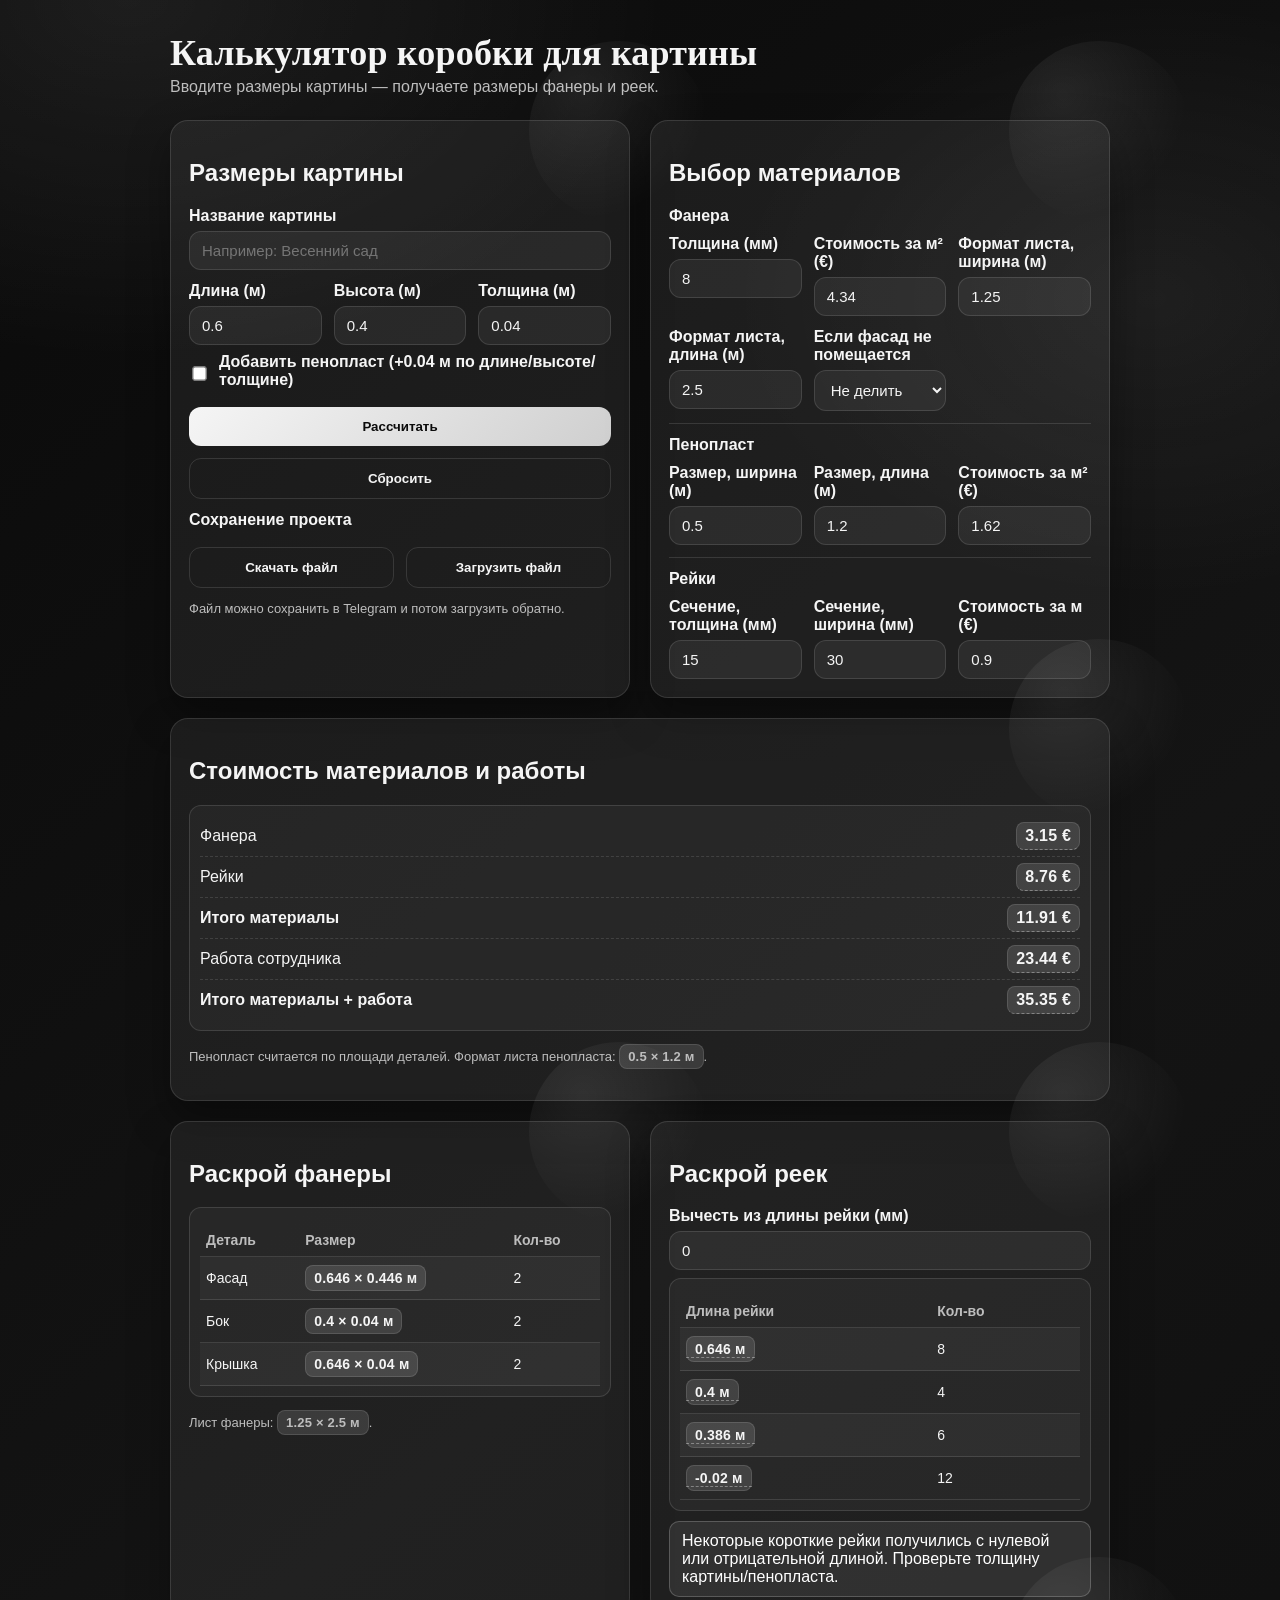
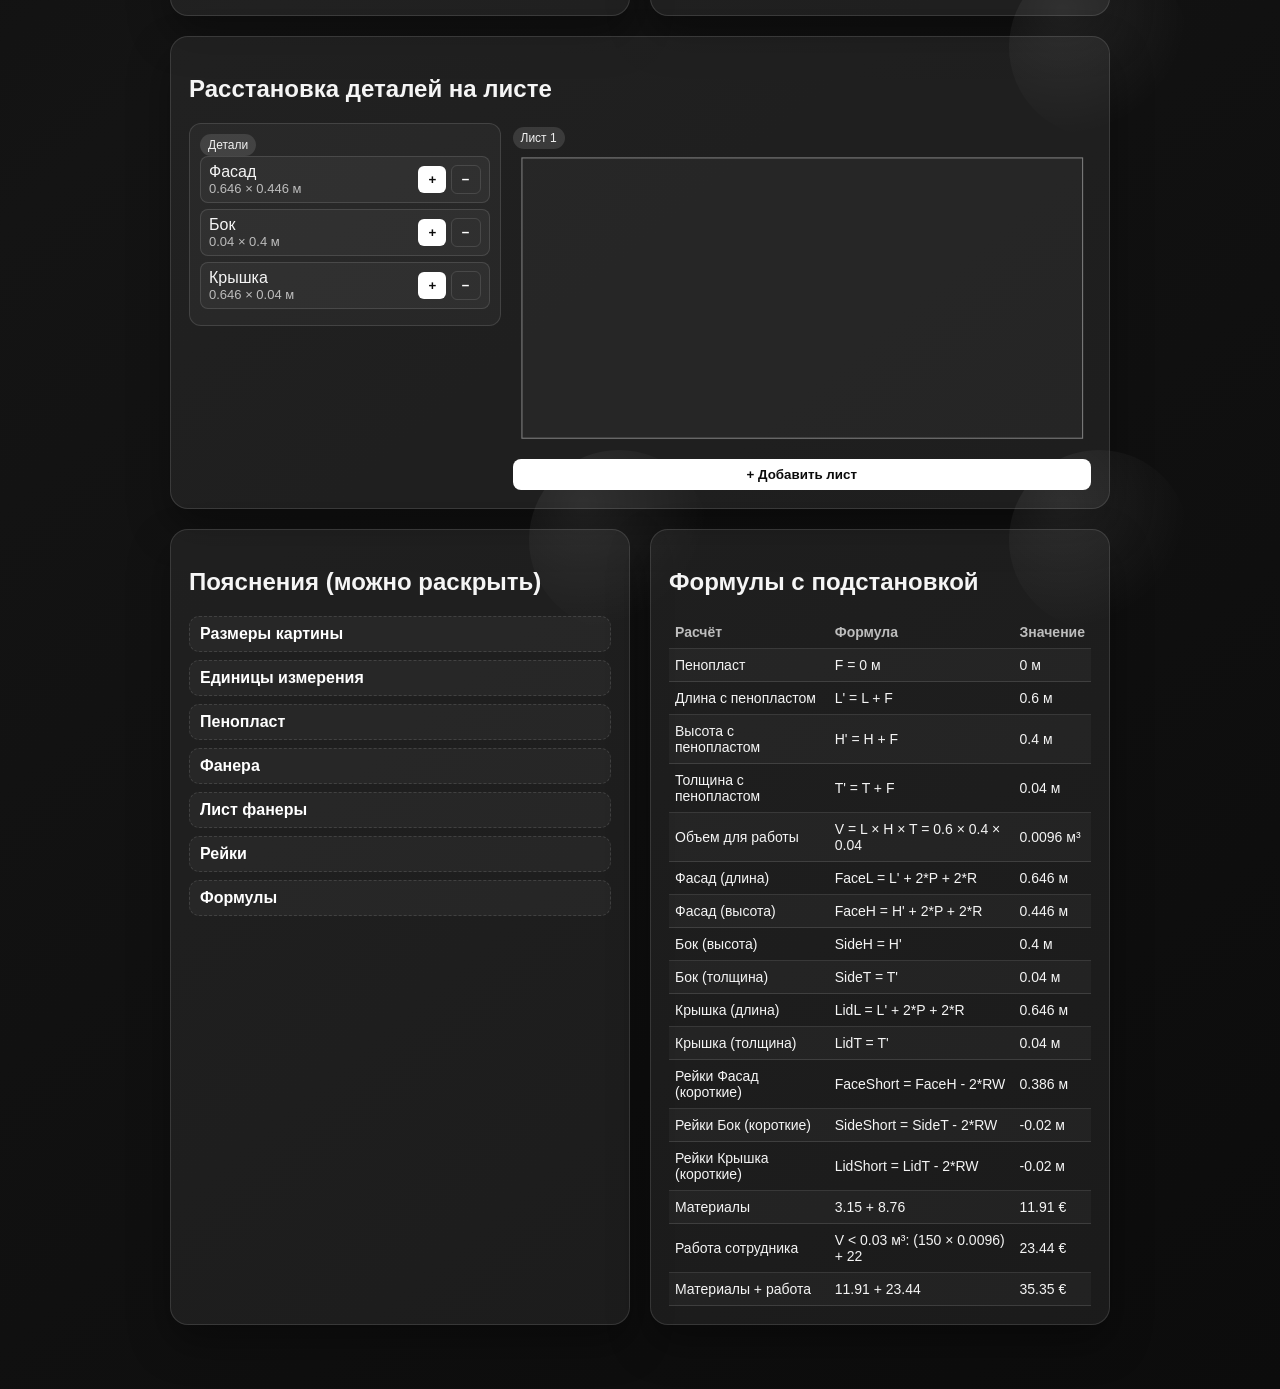
==== Box_dimensions/index.html @ 6212354a "укпмукм" ====
<!doctype html>
<html lang="ru">
  <head>
    <meta charset="utf-8" />
    <meta name="viewport" content="width=device-width, initial-scale=1" />
    <title>Калькулятор раскроя коробки</title>
    <style>
      :root {
        --bg: #0c0c0c;
        --ink: #f5f5f5;
        --muted: #bdbdbd;
        --accent: #ffffff;
        --accent-2: #d9d9d9;
        --accent-3: #7a7a7a;
        --card: rgba(255, 255, 255, 0.06);
        --line: rgba(255, 255, 255, 0.12);
        --shadow: 0 18px 40px rgba(0, 0, 0, 0.35);
        --ring: 0 0 0 3px rgba(255, 255, 255, 0.18);
      }
      * { box-sizing: border-box; }
      body {
        margin: 0;
        font-family: "Manrope", "Segoe UI", Tahoma, sans-serif;
        color: var(--ink);
        background:
          radial-gradient(900px 600px at 10% 0%, rgba(255, 255, 255, 0.08) 0%, transparent 60%),
          radial-gradient(700px 500px at 90% 10%, rgba(255, 255, 255, 0.06) 0%, transparent 60%),
          linear-gradient(140deg, #0a0a0a 0%, #141414 45%, #0c0c0c 100%);
      }
      main {
        max-width: 980px;
        margin: 32px auto 64px;
        padding: 0 20px;
      }
      h1 {
        font-family: "Fraunces", Georgia, serif;
        font-size: 36px;
        margin: 8px 0 4px;
        letter-spacing: 0.2px;
      }
      .subtitle {
        color: var(--muted);
        margin: 0 0 24px;
      }
      .subtitle strong { color: var(--accent); }
      .grid {
        display: grid;
        gap: 20px;
        grid-template-columns: repeat(auto-fit, minmax(280px, 1fr));
      }
      .card {
        background: var(--card);
        border: 1px solid var(--line);
        border-radius: 18px;
        padding: 18px;
        box-shadow: var(--shadow);
        position: relative;
        overflow: visible;
      }
      .card::after {
        content: "";
        position: absolute;
        top: -80px;
        right: -80px;
        width: 180px;
        height: 180px;
        border-radius: 50%;
        background: radial-gradient(circle at 30% 30%, rgba(255, 255, 255, 0.08), transparent 70%);
        pointer-events: none;
      }
      label {
        display: block;
        font-weight: 600;
        margin-bottom: 6px;
      }
      input[type="number"], input[type="text"], select {
        width: 100%;
        padding: 10px 12px;
        border-radius: 12px;
        border: 1px solid var(--line);
        background: rgba(255, 255, 255, 0.06);
        color: var(--ink);
        font-size: 15px;
        transition: box-shadow 0.2s ease, border-color 0.2s ease;
      }
      input[type="number"]:focus, input[type="text"]:focus, select:focus {
        outline: none;
        border-color: var(--accent-2);
        box-shadow: var(--ring);
      }
      .row {
        display: grid;
        gap: 12px;
        grid-template-columns: repeat(auto-fit, minmax(120px, 1fr));
      }
      .toggle {
        display: flex;
        align-items: center;
        gap: 10px;
        margin-top: 8px;
      }
      .toggle input { transform: scale(1.1); }
      .btn {
        margin-top: 12px;
        background: linear-gradient(135deg, #f5f5f5 0%, #cfcfcf 100%);
        color: #0b0b0b;
        border: none;
        padding: 12px 16px;
        border-radius: 12px;
        font-weight: 600;
        cursor: pointer;
        width: 100%;
        transition: transform 0.15s ease, box-shadow 0.2s ease;
      }
      .btn:hover {
        transform: translateY(-1px);
        box-shadow: 0 8px 20px rgba(0, 0, 0, 0.35);
      }
      .btn.secondary {
        background: transparent;
        color: var(--ink);
        border: 1px solid var(--line);
      }
      table {
        width: 100%;
        border-collapse: collapse;
        font-size: 14px;
        margin-top: 6px;
      }
      th, td {
        border-bottom: 1px solid var(--line);
        padding: 8px 6px;
        text-align: left;
      }
      tbody tr:nth-child(odd) {
        background: rgba(255, 255, 255, 0.03);
      }
      th { color: var(--muted); font-weight: 600; }
      .value-badge {
        display: inline-block;
        padding: 4px 8px;
        border-radius: 8px;
        background: rgba(255, 255, 255, 0.12);
        border: 1px solid var(--line);
        font-weight: 700;
        letter-spacing: 0.2px;
      }
      .cost-row {
        display: flex;
        align-items: center;
        justify-content: space-between;
        gap: 8px;
        padding: 6px 0;
        border-bottom: 1px dashed var(--line);
      }
      .cost-row:last-child {
        border-bottom: none;
      }
      .soft-card {
        background: rgba(255, 255, 255, 0.04);
        border: 1px solid var(--line);
        border-radius: 12px;
        padding: 10px;
        margin-top: 8px;
      }
      .material-group {
        margin-top: 12px;
        padding-top: 12px;
        border-top: 1px solid var(--line);
      }
      .material-group:first-of-type {
        margin-top: 0;
        padding-top: 0;
        border-top: none;
      }
      .material-group h3 {
        margin: 0 0 10px;
        font-size: 16px;
      }
      a {
        color: #0b0b0b;
        text-decoration: none;
      }
      a.link-badge {
        display: inline-block;
        background: #ffffff;
        color: #0b0b0b;
        padding: 4px 8px;
        border-radius: 6px;
        font-weight: 600;
        font-size: 12px;
        border: 1px solid #e6e6e6;
      }
      a.link-badge:hover {
        background: #f0f0f0;
      }
      .tip {
        position: relative;
        cursor: help;
        border-bottom: 1px dashed rgba(255, 255, 255, 0.35);
      }
      .tip::after {
        content: attr(data-tip);
        position: absolute;
        left: 0;
        bottom: calc(100% + 8px);
        background: #ffffff;
        color: #0b0b0b;
        padding: 8px 10px;
        border-radius: 8px;
        font-size: 12px;
        white-space: nowrap;
        opacity: 0;
        pointer-events: none;
        transform: translateY(4px);
        transition: opacity 0.15s ease, transform 0.15s ease;
        box-shadow: 0 10px 20px rgba(0, 0, 0, 0.25);
        border: 1px solid #e6e6e6;
        z-index: 10;
      }
      .tip::before {
        content: "";
        position: absolute;
        left: 10px;
        bottom: calc(100% + 2px);
        width: 8px;
        height: 8px;
        background: #ffffff;
        border-left: 1px solid #e6e6e6;
        border-top: 1px solid #e6e6e6;
        transform: rotate(45deg);
        opacity: 0;
        transition: opacity 0.15s ease;
        z-index: 9;
      }
      .tip:hover::after,
      .tip:hover::before {
        opacity: 1;
        transform: translateY(0);
      }
      .sheet-svg .piece {
        cursor: grab;
      }
      .sheet-svg .rotate-handle,
      .sheet-svg .rotate-text {
        cursor: pointer;
      }
      .layout {
        display: grid;
        grid-template-columns: 0.7fr 1.3fr;
        gap: 12px;
        align-items: start;
      }
      .sheet-svg {
        width: 100%;
        height: auto;
        touch-action: none;
      }
      .full-width-section {
        margin-top: 20px;
      }
      .sheet-column {
        display: grid;
        gap: 8px;
      }
      .palette-column {
        background: rgba(255, 255, 255, 0.04);
        border: 1px solid var(--line);
        border-radius: 12px;
        padding: 10px;
      }
      .palette-item {
        display: flex;
        align-items: center;
        justify-content: space-between;
        padding: 6px 8px;
        border: 1px solid var(--line);
        border-radius: 8px;
        margin-bottom: 6px;
        background: rgba(255, 255, 255, 0.04);
      }
      .palette-item button {
        background: #ffffff;
        color: #0b0b0b;
        border: none;
        border-radius: 6px;
        padding: 6px 10px;
        font-weight: 700;
        cursor: pointer;
      }
      .palette-item .remove-btn {
        background: transparent;
        color: #ffffff;
        border: 1px solid var(--line);
      }
      .add-sheet-btn {
        background: #ffffff;
        color: #0b0b0b;
        border: none;
        border-radius: 8px;
        padding: 8px 10px;
        font-weight: 700;
        cursor: pointer;
        width: 100%;
      }
      .sheet-row {
        display: grid;
        grid-template-columns: repeat(auto-fit, minmax(320px, 1fr));
        gap: 8px;
      }
      .pill {
        display: inline-block;
        background: rgba(255, 255, 255, 0.12);
        color: #f0f0f0;
        padding: 4px 8px;
        border-radius: 999px;
        font-size: 12px;
      }
      .note {
        font-size: 13px;
        color: var(--muted);
      }
      .total {
        font-size: 16px;
        font-weight: 700;
        color: #ffffff;
      }
      details.help {
        margin-top: 8px;
        border: 1px dashed var(--line);
        border-radius: 10px;
        padding: 8px 10px;
        background: rgba(255, 255, 255, 0.04);
      }
      details.help > summary {
        cursor: pointer;
        font-weight: 600;
        color: var(--accent);
        list-style: none;
      }
      details.help > summary::-webkit-details-marker {
        display: none;
      }
      .warn {
        color: #ffffff;
        background: rgba(255, 255, 255, 0.08);
        border: 1px solid rgba(255, 255, 255, 0.2);
        padding: 10px 12px;
        border-radius: 10px;
        margin-top: 10px;
      }
    </style>
  </head>
  <body>
    <main>
      <h1>Калькулятор коробки для картины</h1>
      <p class="subtitle">Вводите размеры картины — получаете размеры фанеры и реек.</p>

      <div class="grid">
        <section class="card">
          <h2>Размеры картины</h2>
          <div style="margin-bottom: 12px;">
            <label for="paintingName">Название картины</label>
            <input id="paintingName" type="text" placeholder="Например: Весенний сад" />
          </div>
          <div class="row">
            <div>
              <label for="length">Длина (м)</label>
              <input id="length" type="number" min="0.01" step="0.01" value="0.6" />
            </div>
            <div>
              <label for="height">Высота (м)</label>
              <input id="height" type="number" min="0.01" step="0.01" value="0.4" />
            </div>
            <div>
              <label for="thickness">Толщина (м)</label>
              <input id="thickness" type="number" min="0.001" step="0.001" value="0.04" />
            </div>
          </div>

          <div class="toggle">
            <input id="foam" type="checkbox" />
            <label for="foam">Добавить пенопласт (+0.04 м по длине/высоте/толщине)</label>
          </div>

          <button class="btn" id="calc">Рассчитать</button>
          <button class="btn secondary" id="reset">Сбросить</button>
          <div style="margin-top: 12px;">
            <label>Сохранение проекта</label>
            <div class="row">
              <button class="btn secondary" id="exportBtn" type="button">Скачать файл</button>
              <button class="btn secondary" id="importBtn" type="button">Загрузить файл</button>
            </div>
            <input id="importFile" type="file" accept="application/json" style="display:none" />
            <p class="note">Файл можно сохранить в Telegram и потом загрузить обратно.</p>
          </div>
        </section>

        <section class="card">
          <h2>Выбор материалов</h2>
          <div class="material-group">
            <h3>Фанера</h3>
            <div class="row">
              <div>
                <label for="plywood">Толщина (мм)</label>
                <input id="plywood" type="number" min="0.1" step="0.1" value="8" />
              </div>
              <div>
                <label for="sheetPricePerM2">Стоимость за м² (€)</label>
                <input id="sheetPricePerM2" type="number" min="0" step="0.01" value="4.34" />
              </div>
              <div>
                <label for="sheetWidth">Формат листа, ширина (м)</label>
                <input id="sheetWidth" type="number" min="0.01" step="0.01" value="1.25" />
              </div>
              <div>
                <label for="sheetLength">Формат листа, длина (м)</label>
                <input id="sheetLength" type="number" min="0.01" step="0.01" value="2.5" />
              </div>
              <div>
                <label for="facadeSplit">Если фасад не помещается</label>
                <select id="facadeSplit">
                  <option value="1">Не делить</option>
                  <option value="2">Делить на 2 части</option>
                  <option value="3">Делить на 3 части</option>
                </select>
              </div>
            </div>
          </div>
          <div class="material-group">
            <h3>Пенопласт</h3>
            <div class="row">
              <div>
                <label for="foamWidth">Размер, ширина (м)</label>
                <input id="foamWidth" type="number" min="0.01" step="0.01" value="0.5" />
              </div>
              <div>
                <label for="foamLength">Размер, длина (м)</label>
                <input id="foamLength" type="number" min="0.01" step="0.01" value="1.2" />
              </div>
              <div>
                <label for="foamPricePerM2">Стоимость за м² (€)</label>
                <input id="foamPricePerM2" type="number" min="0" step="0.01" value="1.62" />
              </div>
            </div>
          </div>
          <div class="material-group">
            <h3>Рейки</h3>
            <div class="row">
              <div>
                <label for="railThicknessMm">Сечение, толщина (мм)</label>
                <input id="railThicknessMm" type="number" min="0.1" step="0.1" value="15" />
              </div>
              <div>
                <label for="railWidthMm">Сечение, ширина (мм)</label>
                <input id="railWidthMm" type="number" min="0.1" step="0.1" value="30" />
              </div>
              <div>
                <label for="railPricePerM">Стоимость за м (€)</label>
                <input id="railPricePerM" type="number" min="0" step="0.01" value="0.9" />
              </div>
            </div>
          </div>
        </section>
      </div>

      <div class="grid" style="margin-top: 20px;">
        <section class="card">
          <h2>Стоимость материалов и работы</h2>
          <div id="costResult"></div>
        </section>
      </div>

      <div class="grid" style="margin-top: 20px;">
        <section class="card">
          <h2>Раскрой фанеры</h2>
          <div id="plywoodResult"></div>
        </section>
        <section class="card">
          <h2>Раскрой реек</h2>
          <div class="row">
            <div>
              <label for="railSubtractMm">Вычесть из длины рейки (мм)</label>
              <input id="railSubtractMm" type="number" min="0" step="1" value="0" />
            </div>
          </div>
          <div id="slatsResult"></div>
        </section>
      </div>

      <div class="full-width-section">
        <section class="card">
          <h2>Расстановка деталей на листе</h2>
          <div id="sheetCutPreview" style="margin-top: 6px;"></div>
        </section>
      </div>

      <div class="grid" style="margin-top: 20px;">
        <section class="card">
          <h2>Пояснения (можно раскрыть)</h2>
          <details class="help">
            <summary>Размеры картины</summary>
            <p class="note">Длина — сторона «Фасад» и «Крышка» (L). Высота — сторона «Фасад» и «Бок» (H). Толщина — сторона «Бок» и «Крышка» (T).</p>
          </details>
          <details class="help">
            <summary>Единицы измерения</summary>
            <p class="note">Размеры картины, листа и пенопласта вводятся в метрах. Толщина фанеры и сечение реек вводятся в миллиметрах.</p>
          </details>
          <details class="help">
            <summary>Пенопласт</summary>
            <p class="note">Если включено, L, H и T увеличиваются на 0.04 м.</p>
          </details>
          <details class="help">
            <summary>Фанера</summary>
            <p class="note">Толщина фанеры добавляется по 2 стороны там, где указано «+ фанера».</p>
          </details>
          <details class="help">
            <summary>Лист фанеры</summary>
            <p class="note">Формат листа используется в блоке расстановки деталей на листе.</p>
          </details>
          <details class="help">
            <summary>Рейки</summary>
            <p class="note">Для расчёта коротких реек вычитается двойная ширина рейки.</p>
            <p class="note">На каждую сторону: 4 длинные по размеру стороны + 6 коротких по размеру стороны минус 2 ширины рейки.</p>
            <p class="note">Поле «Вычесть из длины рейки (мм)» показывает дополнительное значение в скобках.</p>
          </details>
          <details class="help">
            <summary>Формулы</summary>
            <p class="note">Фасад = (L + 2*фанера + 2*рейка) × (H + 2*фанера + 2*рейка). Бок = H × T. Крышка = (L + 2*фанера + 2*рейка) × (T).</p>
            <p class="note">Объем для работы сотрудника = L × H × T, где L, H и T — исходные размеры картины.</p>
            <p class="note">Пенопласт, фанера и рейки в стоимость работы не входят; они учитываются отдельно в стоимости материалов.</p>
            <p class="note">Блок «Формулы с подстановкой» показывает промежуточные значения L', H', T', объем для работы и итоговые размеры деталей.</p>
          </details>
        </section>
        <section class="card">
          <h2>Формулы с подстановкой</h2>
          <div id="formulaResult"></div>
        </section>
      </div>
    </main>

    <script>
      const el = (id) => document.getElementById(id);

      const STORAGE_KEY = 'boxCalcStateV2';
      const LAYOUT_KEY = 'boxCalcSheetLayoutV1';

      function roundTo(n, digits) {
        const p = Math.pow(10, digits);
        return Math.round(n * p) / p;
      }

      function formatValue(meters) {
        return `${roundTo(meters, 3)}`;
      }

      function escapeHtml(value) {
        return String(value)
          .replace(/&/g, '&amp;')
          .replace(/</g, '&lt;')
          .replace(/>/g, '&gt;')
          .replace(/"/g, '&quot;')
          .replace(/'/g, '&#39;');
      }

      function updateInputLabels() {
        el('length').previousElementSibling.textContent = 'Длина (м)';
        el('height').previousElementSibling.textContent = 'Высота (м)';
        el('thickness').previousElementSibling.textContent = 'Толщина (м)';
        el('plywood').previousElementSibling.textContent = 'Толщина (мм)';
      }

      function saveState(state) {
        localStorage.setItem(STORAGE_KEY, JSON.stringify(state));
      }

      function loadState() {
        try {
          const raw = localStorage.getItem(STORAGE_KEY);
          return raw ? JSON.parse(raw) : null;
        } catch {
          return null;
        }
      }

      function getCurrentStateFromInputs() {
        return {
          paintingName: el('paintingName').value.trim(),
          length: parseFloat(el('length').value || 0),
          height: parseFloat(el('height').value || 0),
          thickness: parseFloat(el('thickness').value || 0),
          foam: el('foam').checked,
          plywoodMm: parseFloat(el('plywood').value || 0),
          railSubtractMm: parseFloat(el('railSubtractMm').value || 0),
          sheetPricePerM2: parseFloat(el('sheetPricePerM2').value || 0),
          sheetWidth: parseFloat(el('sheetWidth').value || 0),
          sheetLength: parseFloat(el('sheetLength').value || 0),
          facadeSplitCount: parseInt(el('facadeSplit').value || '2', 10),
          foamWidth: parseFloat(el('foamWidth').value || 0),
          foamLength: parseFloat(el('foamLength').value || 0),
          foamPricePerM2: parseFloat(el('foamPricePerM2').value || 0),
          railThicknessMm: parseFloat(el('railThicknessMm').value || 0),
          railWidthMm: parseFloat(el('railWidthMm').value || 0),
          railPricePerM: parseFloat(el('railPricePerM').value || 0),
        };
      }

      function layoutSignature(sheet, pieces) {
        return JSON.stringify({
          sheetW: roundTo(sheet.w, 4),
          sheetH: roundTo(sheet.h, 4),
          pieces: pieces.map((p) => ({
            name: p.name || p.type,
            w: roundTo(p.w, 4),
            h: roundTo(p.h, 4),
          })),
        });
      }

      function loadLayout(signature) {
        try {
          const raw = localStorage.getItem(LAYOUT_KEY);
          if (!raw) return null;
          const data = JSON.parse(raw);
          return data && data.signature === signature ? data : null;
        } catch {
          return null;
        }
      }

      function saveLayout(signature, data) {
        const payload = { signature };
        if (data?.manual) {
          payload.manual = data.manual;
        } else if (Array.isArray(data)) {
          payload.sheets = data.map((s) => ({
            placements: s.placements.map((p) => ({
              id: p.id,
              x: p.x,
              y: p.y,
              rot: p.rot ? 1 : 0,
              sheetIndex: p.sheetIndex,
            })),
          }));
        }
        localStorage.setItem(LAYOUT_KEY, JSON.stringify(payload));
      }

      function calc() {
        const paintingName = el('paintingName').value.trim();
        const length = parseFloat(el('length').value || 0);
        const height = parseFloat(el('height').value || 0);
        const thickness = parseFloat(el('thickness').value || 0);
        const foam = el('foam').checked;

        const plyM = parseFloat(el('plywood').value || 0) / 1000;

        const sheetProductPrice = parseFloat(el('sheetPricePerM2').value || 0);
        const sheetW = parseFloat(el('sheetWidth').value || 0) || 1.25;
        const sheetL = parseFloat(el('sheetLength').value || 0) || 2.5;
        const facadeSplitCount = parseInt(el('facadeSplit').value || '2', 10);

        const foamAdd = foam ? 0.04 : 0; // м
        const railThk = parseFloat(el('railThicknessMm').value || 0) / 1000;
        const railW = parseFloat(el('railWidthMm').value || 0) / 1000;
        const railSubtractMm = parseFloat(el('railSubtractMm').value || 0);
        const railSubtractM = railSubtractMm / 1000;
        const foamPricePerM2 = parseFloat(el('foamPricePerM2').value || 0);
        const foamSheetW = parseFloat(el('foamWidth').value || 0) || 0.5;
        const foamSheetL = parseFloat(el('foamLength').value || 0) || 1.2;
        const railPricePerM = parseFloat(el('railPricePerM').value || 0);

        const L = length + foamAdd;
        const H = height + foamAdd;
        const T = thickness + foamAdd;

        // Фасад: (L,H) + фанера по 4 сторонам + рейка по 4 сторонам
        const faceL = L + (2 * plyM) + (2 * railThk);
        const faceH = H + (2 * plyM) + (2 * railThk);

        // Бок: (H,T) без добавок, кроме пенопласта
        const sideH = H;
        const sideT = T;

        // Крышка: (L,T) + фанера по длине 2 стороны + рейка по длине 2 стороны
        const lidL = L + (2 * plyM) + (2 * railThk);
        const lidT = T;

        // Рейки
        const faceRailLong = faceL; // 4 шт
        const faceRailShort = faceH - (2 * railW); // 6 шт

        const sideRailLong = sideH; // 4 шт
        const sideRailShort = sideT - (2 * railW); // 6 шт

        const lidRailLong = lidL; // 4 шт
        const lidRailShort = lidT - (2 * railW); // 6 шт

        const totalPlywoodArea = (faceL * faceH * 2) + (sideH * sideT * 2) + (lidL * lidT * 2);
        const plywoodAreaWithWaste = totalPlywoodArea * 1.1;

        const railTotalLength = (faceRailLong * 4) + (faceRailShort * 6) +
          (sideRailLong * 4) + (sideRailShort * 6) +
          (lidRailLong * 4) + (lidRailShort * 6);
        const railLengthWithWaste = railTotalLength * 1.1;
        const railCost = railLengthWithWaste * railPricePerM;

        const plywoodPricePerM2 = sheetProductPrice;
        const plywoodCost = plywoodAreaWithWaste * plywoodPricePerM2;
        const foamArea = 2 * (L * H + L * T + H * T);
        const foamAreaWithWaste = foamArea * 1.1;
        const foamCost = foam ? foamAreaWithWaste * foamPricePerM2 : 0;
        const materialCost = plywoodCost + railCost + foamCost;
        const workVolume = length * height * thickness;
        let laborCost = 0;
        let laborFormula = '';
        let laborTariff = '';
        if (workVolume < 0.03) {
          laborCost = (150 * workVolume) + 22;
          laborTariff = 'V < 0.03 м³';
          laborFormula = `(150 × ${roundTo(workVolume, 6)}) + 22`;
        } else if (workVolume <= 0.13) {
          laborCost = (200 * workVolume) + 23;
          laborTariff = '0.03 ≤ V ≤ 0.13 м³';
          laborFormula = `(200 × ${roundTo(workVolume, 6)}) + 23`;
        } else {
          laborCost = (250 * workVolume) + 24;
          laborTariff = 'V > 0.13 м³';
          laborFormula = `(250 × ${roundTo(workVolume, 6)}) + 24`;
        }
        const grandTotal = materialCost + laborCost;

        const plywoodHtml = `
          <div class="soft-card">
            <table>
              <thead>
                <tr><th>Деталь</th><th>Размер</th><th>Кол-во</th></tr>
              </thead>
              <tbody>
                <tr><td>Фасад</td><td><span class="value-badge">${formatValue(faceL)} × ${formatValue(faceH)} м</span></td><td>2</td></tr>
                <tr><td>Бок</td><td><span class="value-badge">${formatValue(sideH)} × ${formatValue(sideT)} м</span></td><td>2</td></tr>
                <tr><td>Крышка</td><td><span class="value-badge">${formatValue(lidL)} × ${formatValue(lidT)} м</span></td><td>2</td></tr>
              </tbody>
            </table>
          </div>
          <p class="note">Лист фанеры: <span class="value-badge">${formatValue(sheetW)} × ${formatValue(sheetL)} м</span>.</p>
        `;

        const costHtml = `
          <div class="soft-card">
            ${paintingName ? `<div class="cost-row"><div>Картина</div><div class="value-badge">${escapeHtml(paintingName)}</div></div>` : ''}
            <div class="cost-row">
              <div>Фанера</div>
              <div class="value-badge tip" data-tip="Площадь: ${roundTo(totalPlywoodArea, 3)} м². С отходами 10%: ${roundTo(plywoodAreaWithWaste, 3)} м². Цена: ${roundTo(plywoodPricePerM2, 2)} €/м².">
                ${roundTo(plywoodCost, 2)} €
              </div>
            </div>
            <div class="cost-row">
              <div>Рейки</div>
              <div class="value-badge tip" data-tip="Длина: ${roundTo(railTotalLength, 2)} м. С отходами 10%: ${roundTo(railLengthWithWaste, 2)} м. Цена: ${roundTo(railPricePerM, 2)} €/м.">
                ${roundTo(railCost, 2)} €
              </div>
            </div>
            ${foam ? `
              <div class="cost-row">
                <div>Пенопласт</div>
                <div class="value-badge tip" data-tip="Площадь: ${roundTo(foamArea, 3)} м². С отходами 10%: ${roundTo(foamAreaWithWaste, 3)} м². Цена: ${roundTo(foamPricePerM2, 2)} €/м².">
                  ${roundTo(foamCost, 2)} €
                </div>
              </div>
            ` : ''}
            <div class="cost-row">
              <div><strong>Итого материалы</strong></div>
              <div class="value-badge tip" data-tip="Фанера + рейки + пенопласт.">
                ${roundTo(materialCost, 2)} €
              </div>
            </div>
            <div class="cost-row">
              <div>Работа сотрудника</div>
              <div class="value-badge tip" data-tip="Объем: ${roundTo(workVolume, 6)} м³. Формула: ${laborFormula}.">
                ${roundTo(laborCost, 2)} €
              </div>
            </div>
            <div class="cost-row">
              <div><strong>Итого материалы + работа</strong></div>
              <div class="value-badge tip" data-tip="Материалы + работа сотрудника.">
                ${roundTo(grandTotal, 2)} €
              </div>
            </div>
          </div>
          <p class="note">Пенопласт считается по площади деталей. Формат листа пенопласта: <span class="value-badge">${formatValue(foamSheetW)} × ${formatValue(foamSheetL)} м</span>.</p>
        `;

        const railItems = [
          { len: faceRailLong, count: 4, side: 'Фасад' },
          { len: faceRailShort, count: 6, side: 'Фасад' },
          { len: sideRailLong, count: 4, side: 'Бок' },
          { len: sideRailShort, count: 6, side: 'Бок' },
          { len: lidRailLong, count: 4, side: 'Крышка' },
          { len: lidRailShort, count: 6, side: 'Крышка' },
        ];

        const grouped = new Map();
        railItems.forEach((item) => {
          const key = roundTo(item.len, 4);
          const prev = grouped.get(key) || { len: item.len, count: 0, bySide: {} };
          prev.count += item.count;
          prev.bySide[item.side] = (prev.bySide[item.side] || 0) + item.count;
          grouped.set(key, prev);
        });

        const groupedList = Array.from(grouped.values()).sort((a, b) => b.len - a.len);

        const slatsRows = groupedList.map((item) => {
          const base = `<span class="value-badge">${formatValue(item.len)} м</span>`;
          const adjusted = railSubtractMm > 0 ? ` <span class="note">(${formatValue(item.len - railSubtractM)} м)</span>` : '';
          const tooltipParts = Object.entries(item.bySide)
            .filter(([, cnt]) => cnt > 0)
            .map(([side, cnt]) => `${side}: ${cnt}`);
          const tooltip = tooltipParts.join(', ');
          return `<tr><td><span class="tip" data-tip="${tooltip}">${base}${adjusted}</span></td><td>${item.count}</td></tr>`;
        }).join('');

        const slatsHtml = `
          <div class="soft-card">
            <table>
              <thead>
                <tr><th>Длина рейки</th><th>Кол-во</th></tr>
              </thead>
              <tbody>
                ${slatsRows}
              </tbody>
            </table>
          </div>
        `;

        const formulaHtml = `
          <table>
            <thead>
              <tr><th>Расчёт</th><th>Формула</th><th>Значение</th></tr>
            </thead>
            <tbody>
              <tr>
                <td>Пенопласт</td>
                <td>F = ${foam ? '0.04' : '0'} м</td>
                <td>${formatValue(foamAdd)} м</td>
              </tr>
              <tr>
                <td>Длина с пенопластом</td>
                <td>L' = L + F</td>
                <td>${formatValue(L)} м</td>
              </tr>
              <tr>
                <td>Высота с пенопластом</td>
                <td>H' = H + F</td>
                <td>${formatValue(H)} м</td>
              </tr>
              <tr>
                <td>Толщина с пенопластом</td>
                <td>T' = T + F</td>
                <td>${formatValue(T)} м</td>
              </tr>
              <tr>
                <td>Объем для работы</td>
                <td>V = L × H × T = ${formatValue(length)} × ${formatValue(height)} × ${formatValue(thickness)}</td>
                <td>${roundTo(workVolume, 6)} м³</td>
              </tr>
              <tr>
                <td>Фасад (длина)</td>
                <td>FaceL = L' + 2*P + 2*R</td>
                <td>${formatValue(faceL)} м</td>
              </tr>
              <tr>
                <td>Фасад (высота)</td>
                <td>FaceH = H' + 2*P + 2*R</td>
                <td>${formatValue(faceH)} м</td>
              </tr>
              <tr>
                <td>Бок (высота)</td>
                <td>SideH = H'</td>
                <td>${formatValue(sideH)} м</td>
              </tr>
              <tr>
                <td>Бок (толщина)</td>
                <td>SideT = T'</td>
                <td>${formatValue(sideT)} м</td>
              </tr>
              <tr>
                <td>Крышка (длина)</td>
                <td>LidL = L' + 2*P + 2*R</td>
                <td>${formatValue(lidL)} м</td>
              </tr>
              <tr>
                <td>Крышка (толщина)</td>
                <td>LidT = T'</td>
                <td>${formatValue(lidT)} м</td>
              </tr>
              <tr>
                <td>Рейки Фасад (короткие)</td>
                <td>FaceShort = FaceH - 2*RW</td>
                <td>${formatValue(faceRailShort)} м</td>
              </tr>
              <tr>
                <td>Рейки Бок (короткие)</td>
                <td>SideShort = SideT - 2*RW</td>
                <td>${formatValue(sideRailShort)} м</td>
              </tr>
              <tr>
                <td>Рейки Крышка (короткие)</td>
                <td>LidShort = LidT - 2*RW</td>
                <td>${formatValue(lidRailShort)} м</td>
              </tr>
              <tr>
                <td>Материалы</td>
                <td>${roundTo(plywoodCost, 2)} + ${roundTo(railCost, 2)}${foam ? ` + ${roundTo(foamCost, 2)}` : ''}</td>
                <td>${roundTo(materialCost, 2)} €</td>
              </tr>
              <tr>
                <td>Работа сотрудника</td>
                <td>${laborTariff}: ${laborFormula}</td>
                <td>${roundTo(laborCost, 2)} €</td>
              </tr>
              <tr>
                <td>Материалы + работа</td>
                <td>${roundTo(materialCost, 2)} + ${roundTo(laborCost, 2)}</td>
                <td>${roundTo(grandTotal, 2)} €</td>
              </tr>
            </tbody>
          </table>
        `;

        el('plywoodResult').innerHTML = plywoodHtml;
        el('slatsResult').innerHTML = slatsHtml;
        el('formulaResult').innerHTML = formulaHtml;
        el('costResult').innerHTML = costHtml;

        const sheet = { w: sheetW, h: sheetL };
        const sheetPreviewW = 520;
        const sheetPad = 8;
        const sheetScale = sheet.h > 0 ? (sheetPreviewW - sheetPad * 2) / sheet.h : 1;
        const sheetPreviewH = sheet.w * sheetScale + sheetPad * 2;

        const pieceDefs = [
          { type: 'Фасад', w: faceL, h: faceH, count: 2 },
          { type: 'Бок', w: sideT, h: sideH, count: 2 },
          { type: 'Крышка', w: lidL, h: lidT, count: 2 },
        ];

        const flatDefs = [];
        let facadeSplitUsed = false;
        pieceDefs.forEach((it) => {
          if (it.type === 'Фасад' && (it.w > sheet.w || it.h > sheet.h)) {
            const partW = it.w / facadeSplitCount;
            if ((partW <= sheet.w && it.h <= sheet.h) || (partW <= sheet.h && it.h <= sheet.w)) {
              facadeSplitUsed = true;
              for (let i = 0; i < it.count * facadeSplitCount; i += 1) {
                flatDefs.push({ type: 'Фасад (часть)', w: partW, h: it.h });
              }
              return;
            }
          }
          for (let i = 0; i < it.count; i += 1) {
            flatDefs.push({ type: it.type, w: it.w, h: it.h });
          }
        });

        const signature = layoutSignature(sheet, flatDefs);
        const savedLayout = loadLayout(signature);
        let sheetsCount = savedLayout?.manual?.sheetsCount || 1;
        let nextId = savedLayout?.manual?.nextId || 1;
        const placed = savedLayout?.manual?.placed || [];
        const piecesById = new Map(placed.map((p) => [p.id, p]));

        const requiredCount = flatDefs.reduce((acc, d) => {
          acc[d.type] = (acc[d.type] || 0) + 1;
          return acc;
        }, {});
        const placedCount = Array.from(piecesById.values()).reduce((acc, p) => {
          acc[p.type] = (acc[p.type] || 0) + 1;
          return acc;
        }, {});

        const paletteHtml = Object.keys(requiredCount).map((type) => {
          const def = flatDefs.find((d) => d.type === type);
          return `
            <div class="palette-item" data-type="${type}">
              <div>
                <div>${type}</div>
                <div class="note">${formatValue(def.w)} × ${formatValue(def.h)} м</div>
              </div>
              <div>
                <button data-add="${type}">+</button>
                <button class="remove-btn" data-remove="${type}">−</button>
              </div>
            </div>
          `;
        }).join('');

        const sheetsHtml = Array.from({ length: sheetsCount }, (_, idx) => `
          <div>
            <div class="pill" style="margin-top: 4px;">Лист ${idx + 1}</div>
            <svg class="sheet-svg" data-sheet="${idx}" data-scale="${sheetScale}" data-pad="${sheetPad}" data-w="${sheet.h}" data-h="${sheet.w}" viewBox="0 0 ${sheetPreviewW} ${sheetPreviewH}" width="100%" height="${sheetPreviewH}" aria-label="Раскрой фанеры">
              <rect class="sheet-rect" x="${sheetPad}" y="${sheetPad}" width="${sheet.h * sheetScale}" height="${sheet.w * sheetScale}" fill="rgba(255,255,255,0.03)" stroke="rgba(255,255,255,0.4)"/>
            </svg>
          </div>
        `).join('');

        const layoutHtml = `
          <div class="layout">
            <div class="palette-column">
              <div class="pill">Детали</div>
              ${paletteHtml}
            </div>
            <div class="sheet-column">
              <div class="sheet-row">
                ${sheetsHtml}
              </div>
              <button class="add-sheet-btn" id="addSheetBtn">+ Добавить лист</button>
              ${facadeSplitUsed ? `<div class="note">Фасады разделены на ${facadeSplitCount} части по длине для раскроя.</div>` : ''}
            </div>
          </div>
        `;

        el('sheetCutPreview').innerHTML = layoutHtml;

        const snap = 0.03; // 30 mm
        const sheetsEls = Array.from(document.querySelectorAll('.sheet-svg'));
        let dragId = null;
        let dragSheetIndex = null;
        let dragStart = null;
        let lastValid = null;
        let selectedId = null;
        let selectedSheetIndex = null;

        function getPieceDims(p) {
          return { w: p.rot ? p.h : p.w, h: p.rot ? p.w : p.h };
        }

        function toDisplay(p, dims) {
          // Rotate display 90° clockwise (visual only)
          return {
            x: p.y,
            y: sheet.w - p.x - dims.w,
            w: dims.h,
            h: dims.w,
          };
        }

        function overlaps(a, b) {
          const da = getPieceDims(a);
          const db = getPieceDims(b);
          return a.x < b.x + db.w &&
            a.x + da.w > b.x &&
            a.y < b.y + db.h &&
            a.y + da.h > b.y;
        }

        function applySnap(p, others, sheetInfo) {
          const dims = getPieceDims(p);
          let bestDx = null;
          let bestDy = null;
          let cornerDx = null;
          let cornerDy = null;

          const check = (delta, axis) => {
            const ad = Math.abs(delta);
            if (ad <= snap && (axis === 'x' ? bestDx : bestDy) === null) {
              if (axis === 'x') bestDx = delta;
              else bestDy = delta;
            } else if (ad <= snap) {
              if (axis === 'x' && Math.abs(delta) < Math.abs(bestDx)) bestDx = delta;
              if (axis === 'y' && Math.abs(delta) < Math.abs(bestDy)) bestDy = delta;
            }
          };

          check(0 - p.x, 'x');
          check((sheetInfo.w - dims.w) - p.x, 'x');
          check(0 - p.y, 'y');
          check((sheetInfo.h - dims.h) - p.y, 'y');

          others.forEach((o) => {
            const od = getPieceDims(o);
            check(o.x - (p.x + dims.w), 'x');
            check((o.x + od.w) - p.x, 'x');
            check(o.y - (p.y + dims.h), 'y');
            check((o.y + od.h) - p.y, 'y');

            const cornerPairs = [
              { dx: o.x - p.x, dy: o.y - p.y },
              { dx: (o.x + od.w) - p.x, dy: o.y - p.y },
              { dx: o.x - (p.x + dims.w), dy: o.y - p.y },
              { dx: (o.x + od.w) - (p.x + dims.w), dy: o.y - p.y },
              { dx: o.x - p.x, dy: (o.y + od.h) - p.y },
              { dx: (o.x + od.w) - p.x, dy: (o.y + od.h) - p.y },
              { dx: o.x - (p.x + dims.w), dy: (o.y + od.h) - p.y },
              { dx: (o.x + od.w) - (p.x + dims.w), dy: (o.y + od.h) - (p.y + dims.h) },
            ];
            cornerPairs.forEach((c) => {
              if (Math.abs(c.dx) <= snap && Math.abs(c.dy) <= snap) {
                if (cornerDx === null || (Math.abs(c.dx) + Math.abs(c.dy)) < (Math.abs(cornerDx) + Math.abs(cornerDy))) {
                  cornerDx = c.dx;
                  cornerDy = c.dy;
                }
              }
            });
          });

          if (cornerDx !== null && cornerDy !== null) {
            p.x += cornerDx;
            p.y += cornerDy;
          } else {
            if (bestDx !== null) p.x += bestDx;
            if (bestDy !== null) p.y += bestDy;
          }
        }

        function renderPieces() {
          sheetsEls.forEach((svg, idx) => {
            svg.querySelectorAll('.piece').forEach((n) => n.remove());
            const scale = parseFloat(svg.dataset.scale);
            const pad = parseFloat(svg.dataset.pad);
            piecesById.forEach((p) => {
              if (p.sheetIndex !== idx) return;
              const dims = getPieceDims(p);
              const disp = toDisplay(p, dims);
              const x = pad + disp.x * scale;
              const y = pad + disp.y * scale;
              const w = Math.max(6, disp.w * scale);
              const h = Math.max(6, disp.h * scale);
              const label = `${p.type} ${formatValue(p.w)}×${formatValue(p.h)} м`;
              const g = document.createElementNS('http://www.w3.org/2000/svg', 'g');
              g.setAttribute('class', 'piece');
              g.dataset.id = p.id;
              g.dataset.sheet = idx;
              g.innerHTML = `
                <rect class="piece-rect" x="${x}" y="${y}" width="${w}" height="${h}" fill="rgba(255,255,255,0.06)" stroke="#4ad4ff" stroke-dasharray="6 4" stroke-width="1.5"/>
                <text class="piece-label" x="${x + 6}" y="${y + 16}" fill="#eaf7ff" font-size="11">${label}</text>
                <rect class="rotate-handle" x="${x + w - 22}" y="${y + 4}" width="18" height="18" fill="rgba(255,255,255,0.92)" stroke="#0b0b0b" stroke-width="0.8"/>
                <text class="rotate-text" x="${x + w - 13}" y="${y + 17}" fill="#0b0b0b" font-size="11" text-anchor="middle">R</text>
              `;
              svg.appendChild(g);
            });
          });
        }

        function updatePieceDom(p) {
          const svg = sheetsEls[p.sheetIndex];
          if (!svg) return;
          const scale = parseFloat(svg.dataset.scale);
          const pad = parseFloat(svg.dataset.pad);
          const dims = getPieceDims(p);
          const disp = toDisplay(p, dims);
          const x = pad + disp.x * scale;
          const y = pad + disp.y * scale;
          const w = Math.max(6, disp.w * scale);
          const h = Math.max(6, disp.h * scale);
          const g = svg.querySelector(`.piece[data-id="${p.id}"]`);
          if (!g) return;
          const rect = g.querySelector('.piece-rect');
          const label = g.querySelector('.piece-label');
          const handle = g.querySelector('.rotate-handle');
          const handleText = g.querySelector('.rotate-text');
          rect.setAttribute('x', x);
          rect.setAttribute('y', y);
          rect.setAttribute('width', w);
          rect.setAttribute('height', h);
          label.setAttribute('x', x + 6);
          label.setAttribute('y', y + 16);
          handle.setAttribute('x', x + w - 22);
          handle.setAttribute('y', y + 4);
          handleText.setAttribute('x', x + w - 13);
          handleText.setAttribute('y', y + 17);
        }

        function clampToSheet(p) {
          const dims = getPieceDims(p);
          p.x = Math.min(Math.max(p.x, 0), sheet.w - dims.w);
          p.y = Math.min(Math.max(p.y, 0), sheet.h - dims.h);
        }

        function saveManual() {
          saveLayout(signature, {
            manual: {
              sheetsCount,
              placed: Array.from(piecesById.values()),
              nextId,
            },
          });
        }

        function startDrag(p, sheetIndex, svg, e) {
          dragId = p.id;
          dragSheetIndex = sheetIndex;
          document.body.style.userSelect = 'none';
          const rect = svg.getBoundingClientRect();
          const scale = parseFloat(svg.dataset.scale);
          const pad = parseFloat(svg.dataset.pad);
          const mx = (e.clientX - rect.left - pad) / scale;
          const my = (e.clientY - rect.top - pad) / scale;
          const dims = getPieceDims(p);
          const disp = toDisplay(p, dims);
          dragStart = { offsetX: mx - disp.x, offsetY: my - disp.y };
          lastValid = { x: p.x, y: p.y, sheetIndex: p.sheetIndex };
        }

        function onPointerMove(e) {
          if (!dragId) return;
          const p = piecesById.get(dragId);
          const svg = sheetsEls[dragSheetIndex];
          const rect = svg.getBoundingClientRect();
          const scale = parseFloat(svg.dataset.scale);
          const pad = parseFloat(svg.dataset.pad);
          const mx = (e.clientX - rect.left - pad) / scale;
          const my = (e.clientY - rect.top - pad) / scale;
          const dispX = mx - dragStart.offsetX;
          const dispY = my - dragStart.offsetY;
          const dims = getPieceDims(p);
          p.y = dispX;
          p.x = sheet.w - dispY - dims.w;

          const sheetInfo = { w: sheet.w, h: sheet.h };
          const others = Array.from(piecesById.values()).filter((o) => o.id !== p.id && o.sheetIndex === dragSheetIndex);
          applySnap(p, others, sheetInfo);
          updatePieceDom(p);
        }

        function onPointerUp() {
          if (!dragId) return;
          const p = piecesById.get(dragId);
          const others = Array.from(piecesById.values()).filter((o) => o.id !== p.id && o.sheetIndex === dragSheetIndex);
          const sheetInfo = { w: sheet.w, h: sheet.h };
          applySnap(p, others, sheetInfo);
          // Snap to sheet edges on release
          const dims = getPieceDims(p);
          const edgeSnap = (delta) => (Math.abs(delta) <= snap ? delta : 0);
          p.x += edgeSnap(0 - p.x);
          p.x += edgeSnap((sheet.w - dims.w) - p.x);
          p.y += edgeSnap(0 - p.y);
          p.y += edgeSnap((sheet.h - dims.h) - p.y);
          updatePieceDom(p);
          dragId = null;
          dragSheetIndex = null;
          dragStart = null;
          lastValid = null;
          saveManual();
          document.body.style.userSelect = '';
          window.removeEventListener('pointermove', onPointerMove);
          window.removeEventListener('pointerup', onPointerUp);
        }

        sheetsEls.forEach((svg, idx) => {
          svg.addEventListener('pointerdown', (e) => {
            e.preventDefault();
            const target = e.target;
            const group = target.closest('.piece');
            if (!group) return;
            const id = group.dataset.id;
            const p = piecesById.get(id);
            if (!p) return;
            selectedId = id;
            selectedSheetIndex = idx;
            if (target.classList.contains('rotate-handle') || target.classList.contains('rotate-text')) {
              p.rot = !p.rot;
              clampToSheet(p);
              updatePieceDom(p);
              saveManual();
              return;
            }
            startDrag(p, idx, svg, e);
            window.addEventListener('pointermove', onPointerMove);
            window.addEventListener('pointerup', onPointerUp);
          });
        });

        document.querySelectorAll('[data-add]').forEach((btn) => {
          btn.addEventListener('click', () => {
            const type = btn.dataset.add;
            const def = flatDefs.find((d) => d.type === type);
            if (!def) return;
            const newPiece = {
              id: `m${nextId++}`,
              type,
              w: def.w,
              h: def.h,
              x: 0,
              y: 0,
              rot: false,
              sheetIndex: (() => {
                const usedBySheet = Array.from(piecesById.values()).reduce((acc, p) => {
                  acc[p.sheetIndex] = (acc[p.sheetIndex] || 0) + 1;
                  return acc;
                }, {});
                for (let i = 0; i < sheetsCount; i += 1) {
                  if (!usedBySheet[i]) return i;
                }
                return 0;
              })(),
            };
            piecesById.set(newPiece.id, newPiece);
            saveManual();
            calc();
          });
        });

        document.querySelectorAll('[data-remove]').forEach((btn) => {
          btn.addEventListener('click', () => {
            const type = btn.dataset.remove;
            const toRemove = Array.from(piecesById.values()).find((p) => p.type === type);
            if (!toRemove) return;
            piecesById.delete(toRemove.id);
            saveManual();
            calc();
          });
        });

        const addSheetBtn = document.getElementById('addSheetBtn');
        if (addSheetBtn) {
          addSheetBtn.addEventListener('click', () => {
            sheetsCount += 1;
            saveManual();
            calc();
          });
        }

        window.addEventListener('keydown', (e) => {
          const key = e.key.toLowerCase();
          const isRotateKey = key === 'r' || key === 'к' || e.code === 'KeyR';
          const isDeleteKey = key === 'd' || key === 'в' || e.code === 'KeyD';
          if (!isRotateKey && !isDeleteKey) return;
          const id = dragId || selectedId;
          const p = id ? piecesById.get(id) : null;
          if (!p) return;
          if (isDeleteKey) {
            piecesById.delete(p.id);
            saveManual();
            calc();
            return;
          }
          p.rot = !p.rot;
          clampToSheet(p);
          updatePieceDom(p);
          saveManual();
        });

        renderPieces();
        const warnings = [];
        if (faceRailShort <= 0 || sideRailShort <= 0 || lidRailShort <= 0) {
          warnings.push('Некоторые короткие рейки получились с нулевой или отрицательной длиной. Проверьте толщину картины/пенопласта.');
        }

        if (warnings.length) {
          el('slatsResult').innerHTML += `<div class="warn">${warnings.join(' ')}</div>`;
        }

        saveState({
          paintingName: paintingName,
          length: length,
          height: height,
          thickness: thickness,
          foam: foam,
          plywoodMm: parseFloat(el('plywood').value || 0),
          railSubtractMm: railSubtractMm,
          sheetPricePerM2: sheetProductPrice,
          sheetWidth: sheetW,
          sheetLength: sheetL,
          facadeSplitCount: facadeSplitCount,
          foamWidth: foamSheetW,
          foamLength: foamSheetL,
          foamPricePerM2: foamPricePerM2,
          railThicknessMm: parseFloat(el('railThicknessMm').value || 0),
          railWidthMm: parseFloat(el('railWidthMm').value || 0),
          railPricePerM: railPricePerM,
        });
      }

      function setInputsFromState(state) {
        updateInputLabels();

        el('paintingName').value = state.paintingName || '';
        el('length').value = roundTo(state.length || 0.6, 3);
        el('height').value = roundTo(state.height || 0.4, 3);
        el('thickness').value = roundTo(state.thickness || 0.04, 3);
        el('foam').checked = !!state.foam;
        el('plywood').value = state.plywoodMm ?? 8;
        el('railSubtractMm').value = state.railSubtractMm || 0;
        el('sheetPricePerM2').value = state.sheetPricePerM2 ?? state.sheetProductPrice ?? 4.34;
        el('sheetWidth').value = state.sheetWidth ?? 1.25;
        el('sheetLength').value = state.sheetLength ?? 2.5;
        el('facadeSplit').value = String(state.facadeSplitCount || 2);
        el('foamWidth').value = state.foamWidth ?? 0.5;
        el('foamLength').value = state.foamLength ?? 1.2;
        el('foamPricePerM2').value = state.foamPricePerM2 ?? state.foamType ?? 1.62;
        el('railThicknessMm').value = state.railThicknessMm ?? 15;
        el('railWidthMm').value = state.railWidthMm ?? 30;
        el('railPricePerM').value = state.railPricePerM ?? 0.9;
      }

      function init() {
        const saved = loadState();
        if (saved) {
          setInputsFromState(saved);
        } else {
          updateInputLabels();
        }
        calc();
      }

      function addWheelStep(inputId, stepInMeters) {
        const input = el(inputId);
        if (!input) return;
        input.addEventListener('mousedown', () => {
          input.dataset.wheelReady = '1';
        });
        input.addEventListener('blur', () => {
          delete input.dataset.wheelReady;
        });
        input.addEventListener('wheel', (e) => {
          if (!input.dataset.wheelReady || document.activeElement !== input) return;
          e.preventDefault();
          const direction = e.deltaY < 0 ? 1 : -1;
          const current = parseFloat(input.value || 0);
          const next = current + direction * stepInMeters;
          input.value = roundTo(next, 3);
          calc();
        }, { passive: false });
      }

      function addWheelStepFixed(inputId, stepValue) {
        const input = el(inputId);
        if (!input) return;
        input.addEventListener('mousedown', () => {
          input.dataset.wheelReady = '1';
        });
        input.addEventListener('blur', () => {
          delete input.dataset.wheelReady;
        });
        input.addEventListener('wheel', (e) => {
          if (!input.dataset.wheelReady || document.activeElement !== input) return;
          e.preventDefault();
          const direction = e.deltaY < 0 ? 1 : -1;
          const current = parseFloat(input.value || 0);
          const next = current + direction * stepValue;
          input.value = roundTo(next, 3);
          calc();
        }, { passive: false });
      }

      el('calc').addEventListener('click', calc);
      el('reset').addEventListener('click', () => {
        updateInputLabels();
        el('paintingName').value = '';
        el('length').value = 0.6;
        el('height').value = 0.4;
        el('thickness').value = 0.04;
        el('foam').checked = false;
        el('plywood').value = 8;
        el('sheetPricePerM2').value = 4.34;
        el('sheetWidth').value = 1.25;
        el('sheetLength').value = 2.5;
        el('facadeSplit').value = '2';
        el('foamWidth').value = 0.5;
        el('foamLength').value = 1.2;
        el('foamPricePerM2').value = 1.62;
        el('railThicknessMm').value = 15;
        el('railWidthMm').value = 30;
        el('railPricePerM').value = 0.9;
        el('railSubtractMm').value = 0;
        calc();
      });

      [
        'paintingName',
        'length',
        'height',
        'thickness',
        'foam',
        'plywood',
        'railSubtractMm',
        'sheetPricePerM2',
        'sheetWidth',
        'sheetLength',
        'facadeSplit',
        'foamWidth',
        'foamLength',
        'foamPricePerM2',
        'railThicknessMm',
        'railWidthMm',
        'railPricePerM',
      ].forEach((id) => {
        el(id).addEventListener('input', calc);
        el(id).addEventListener('change', calc);
      });

      el('exportBtn').addEventListener('click', () => {
        calc();
        const payload = {
          version: 1,
          savedAt: new Date().toISOString(),
          state: getCurrentStateFromInputs(),
          layout: (() => {
            try {
              const raw = localStorage.getItem(LAYOUT_KEY);
              return raw ? JSON.parse(raw) : null;
            } catch {
              return null;
            }
          })(),
        };
        const blob = new Blob([JSON.stringify(payload, null, 2)], { type: 'application/json' });
        const a = document.createElement('a');
        const dt = new Date();
        const ts = `${dt.getFullYear()}-${String(dt.getMonth() + 1).padStart(2, '0')}-${String(dt.getDate()).padStart(2, '0')}-${String(dt.getHours()).padStart(2, '0')}${String(dt.getMinutes()).padStart(2, '0')}`;
        const sizeL = el('length').value || '0';
        const sizeH = el('height').value || '0';
        const sizeT = el('thickness').value || '0';
        const safe = (v) => String(v).replace(/[^\d.,-]/g, '').replace(',', '.');
        const safeName = el('paintingName').value.trim()
          .replace(/[\\/:*?"<>|]+/g, '')
          .replace(/\s+/g, '-')
          .replace(/-+/g, '-')
          .replace(/^-|-$/g, '');
        const sizeLabel = `${safe(sizeL)}x${safe(sizeH)}x${safe(sizeT)}m`;
        a.href = URL.createObjectURL(blob);
        a.download = `box-${safeName ? `${safeName}-` : ''}${sizeLabel}-${ts}.json`;
        document.body.appendChild(a);
        a.click();
        a.remove();
        URL.revokeObjectURL(a.href);
      });

      el('importBtn').addEventListener('click', () => {
        el('importFile').click();
      });

      el('importFile').addEventListener('change', (e) => {
        const file = e.target.files?.[0];
        if (!file) return;
        const reader = new FileReader();
        reader.onload = () => {
          try {
            const data = JSON.parse(reader.result);
            if (data.state) {
              localStorage.setItem(STORAGE_KEY, JSON.stringify(data.state));
            }
            if (data.layout) {
              localStorage.setItem(LAYOUT_KEY, JSON.stringify(data.layout));
            }
            init();
          } catch {
            alert('Не удалось загрузить файл. Проверьте формат.');
          }
        };
        reader.readAsText(file);
        e.target.value = '';
      });

      addWheelStep('length', 0.01);
      addWheelStep('height', 0.01);
      addWheelStep('thickness', 0.01);
      addWheelStepFixed('plywood', 1);
      addWheelStepFixed('railSubtractMm', 1);
      addWheelStepFixed('sheetPricePerM2', 0.01);
      addWheelStep('sheetWidth', 0.01);
      addWheelStep('sheetLength', 0.01);
      addWheelStep('foamWidth', 0.01);
      addWheelStep('foamLength', 0.01);
      addWheelStepFixed('foamPricePerM2', 0.01);
      addWheelStepFixed('railThicknessMm', 1);
      addWheelStepFixed('railWidthMm', 1);
      addWheelStepFixed('railPricePerM', 0.01);

      init();
    </script>
  </body>
</html>
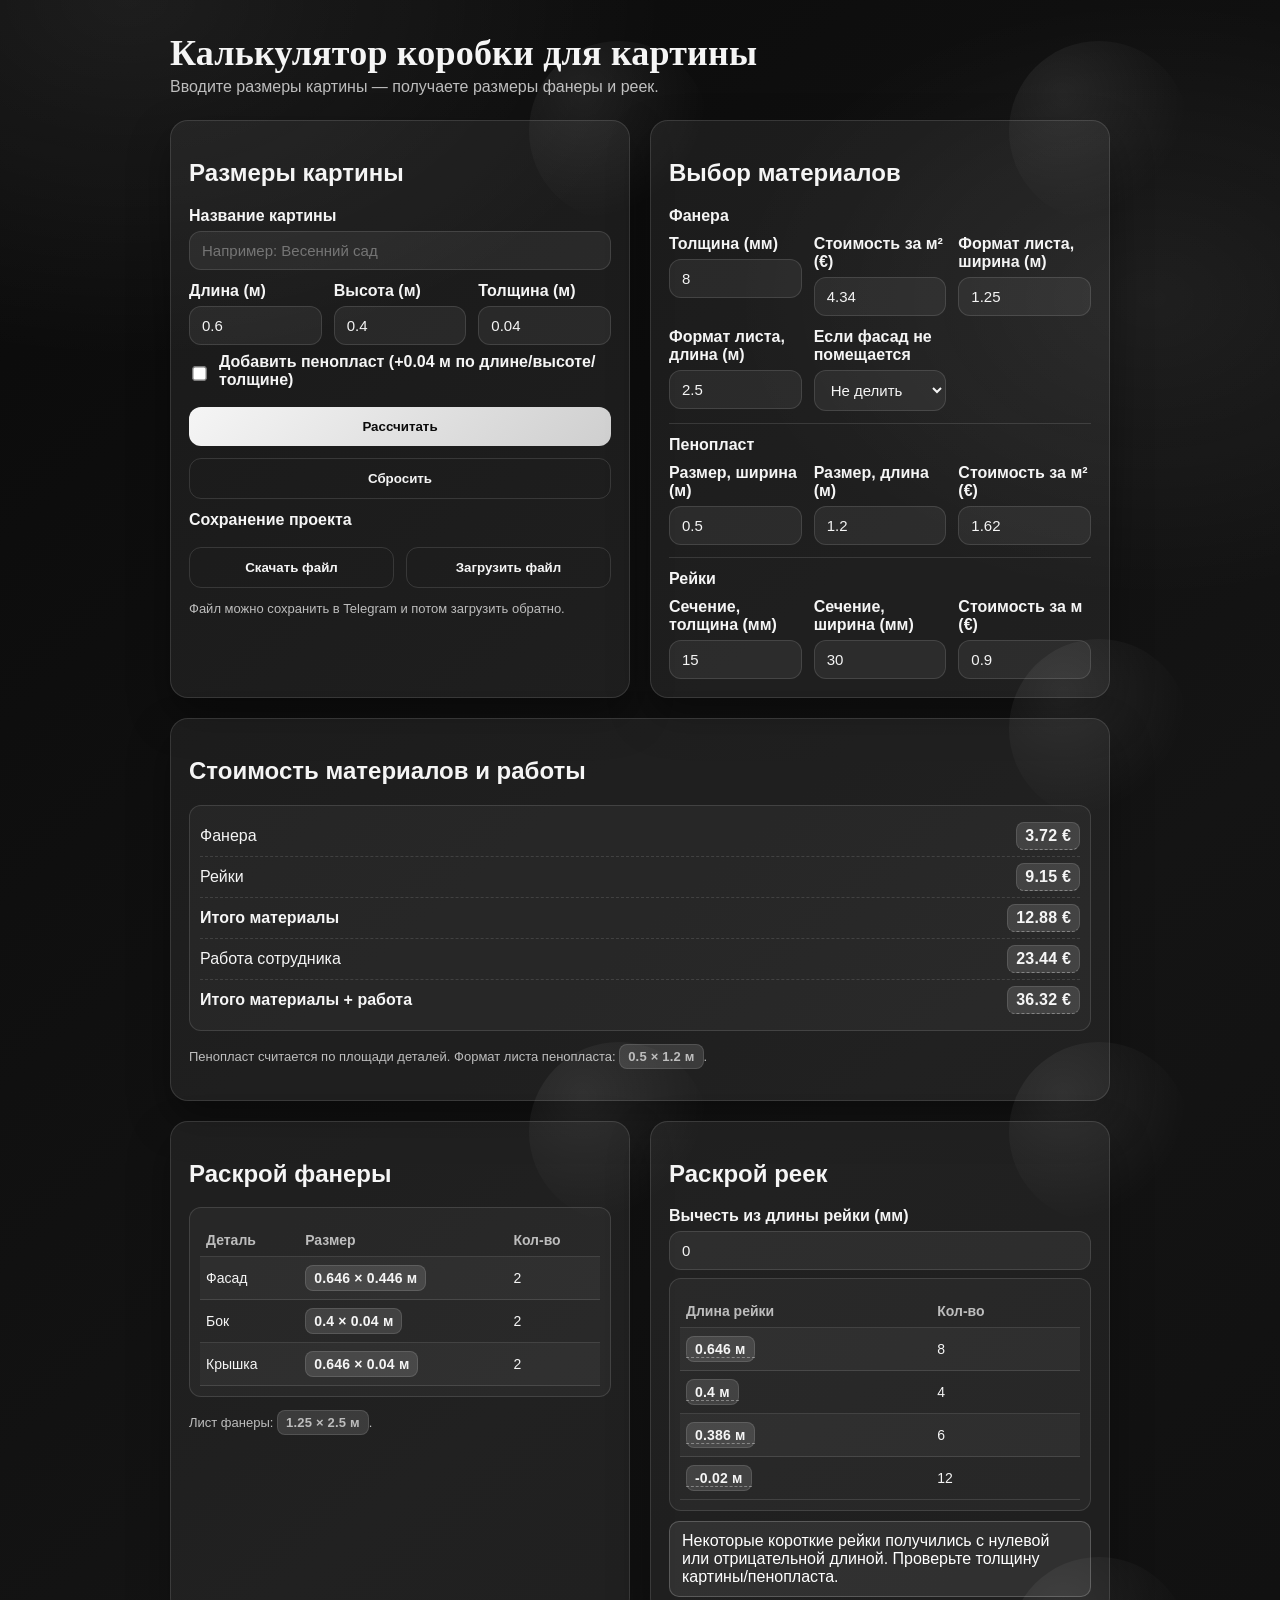
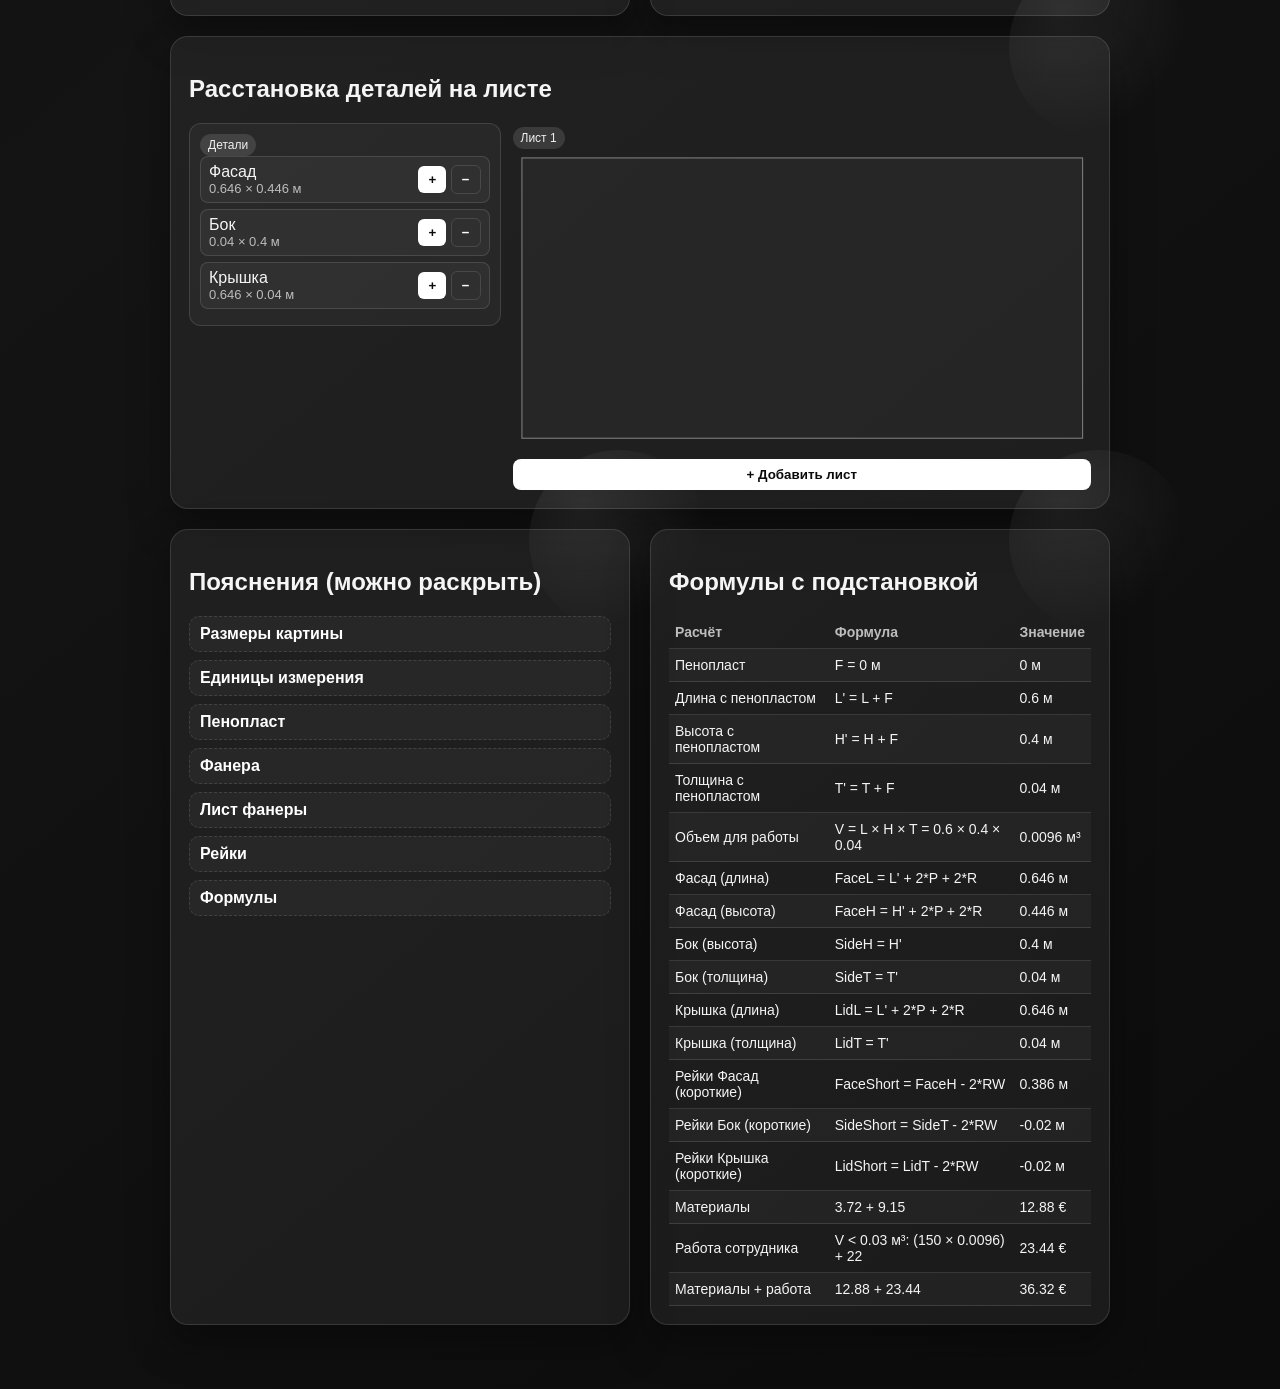
==== commit 67e47f5f: "30" ====
--- a/Box_dimensions/index.html
+++ b/Box_dimensions/index.html
@@ -697,12 +697,12 @@
         const lidRailShort = lidT - (2 * railW); // 6 шт
 
         const totalPlywoodArea = (faceL * faceH * 2) + (sideH * sideT * 2) + (lidL * lidT * 2);
-        const plywoodAreaWithWaste = totalPlywoodArea * 1.1;
+        const plywoodAreaWithWaste = totalPlywoodArea * 1.3;
 
         const railTotalLength = (faceRailLong * 4) + (faceRailShort * 6) +
           (sideRailLong * 4) + (sideRailShort * 6) +
           (lidRailLong * 4) + (lidRailShort * 6);
-        const railLengthWithWaste = railTotalLength * 1.1;
+        const railLengthWithWaste = railTotalLength * 1.15;
         const railCost = railLengthWithWaste * railPricePerM;
 
         const plywoodPricePerM2 = sheetProductPrice;
@@ -751,13 +751,13 @@
             ${paintingName ? `<div class="cost-row"><div>Картина</div><div class="value-badge">${escapeHtml(paintingName)}</div></div>` : ''}
             <div class="cost-row">
               <div>Фанера</div>
-              <div class="value-badge tip" data-tip="Площадь: ${roundTo(totalPlywoodArea, 3)} м². С отходами 10%: ${roundTo(plywoodAreaWithWaste, 3)} м². Цена: ${roundTo(plywoodPricePerM2, 2)} €/м².">
+              <div class="value-badge tip" data-tip="Площадь: ${roundTo(totalPlywoodArea, 3)} м². С отходами 30%: ${roundTo(plywoodAreaWithWaste, 3)} м². Цена: ${roundTo(plywoodPricePerM2, 2)} €/м².">
                 ${roundTo(plywoodCost, 2)} €
               </div>
             </div>
             <div class="cost-row">
               <div>Рейки</div>
-              <div class="value-badge tip" data-tip="Длина: ${roundTo(railTotalLength, 2)} м. С отходами 10%: ${roundTo(railLengthWithWaste, 2)} м. Цена: ${roundTo(railPricePerM, 2)} €/м.">
+              <div class="value-badge tip" data-tip="Длина: ${roundTo(railTotalLength, 2)} м. С отходами 15%: ${roundTo(railLengthWithWaste, 2)} м. Цена: ${roundTo(railPricePerM, 2)} €/м.">
                 ${roundTo(railCost, 2)} €
               </div>
             </div>
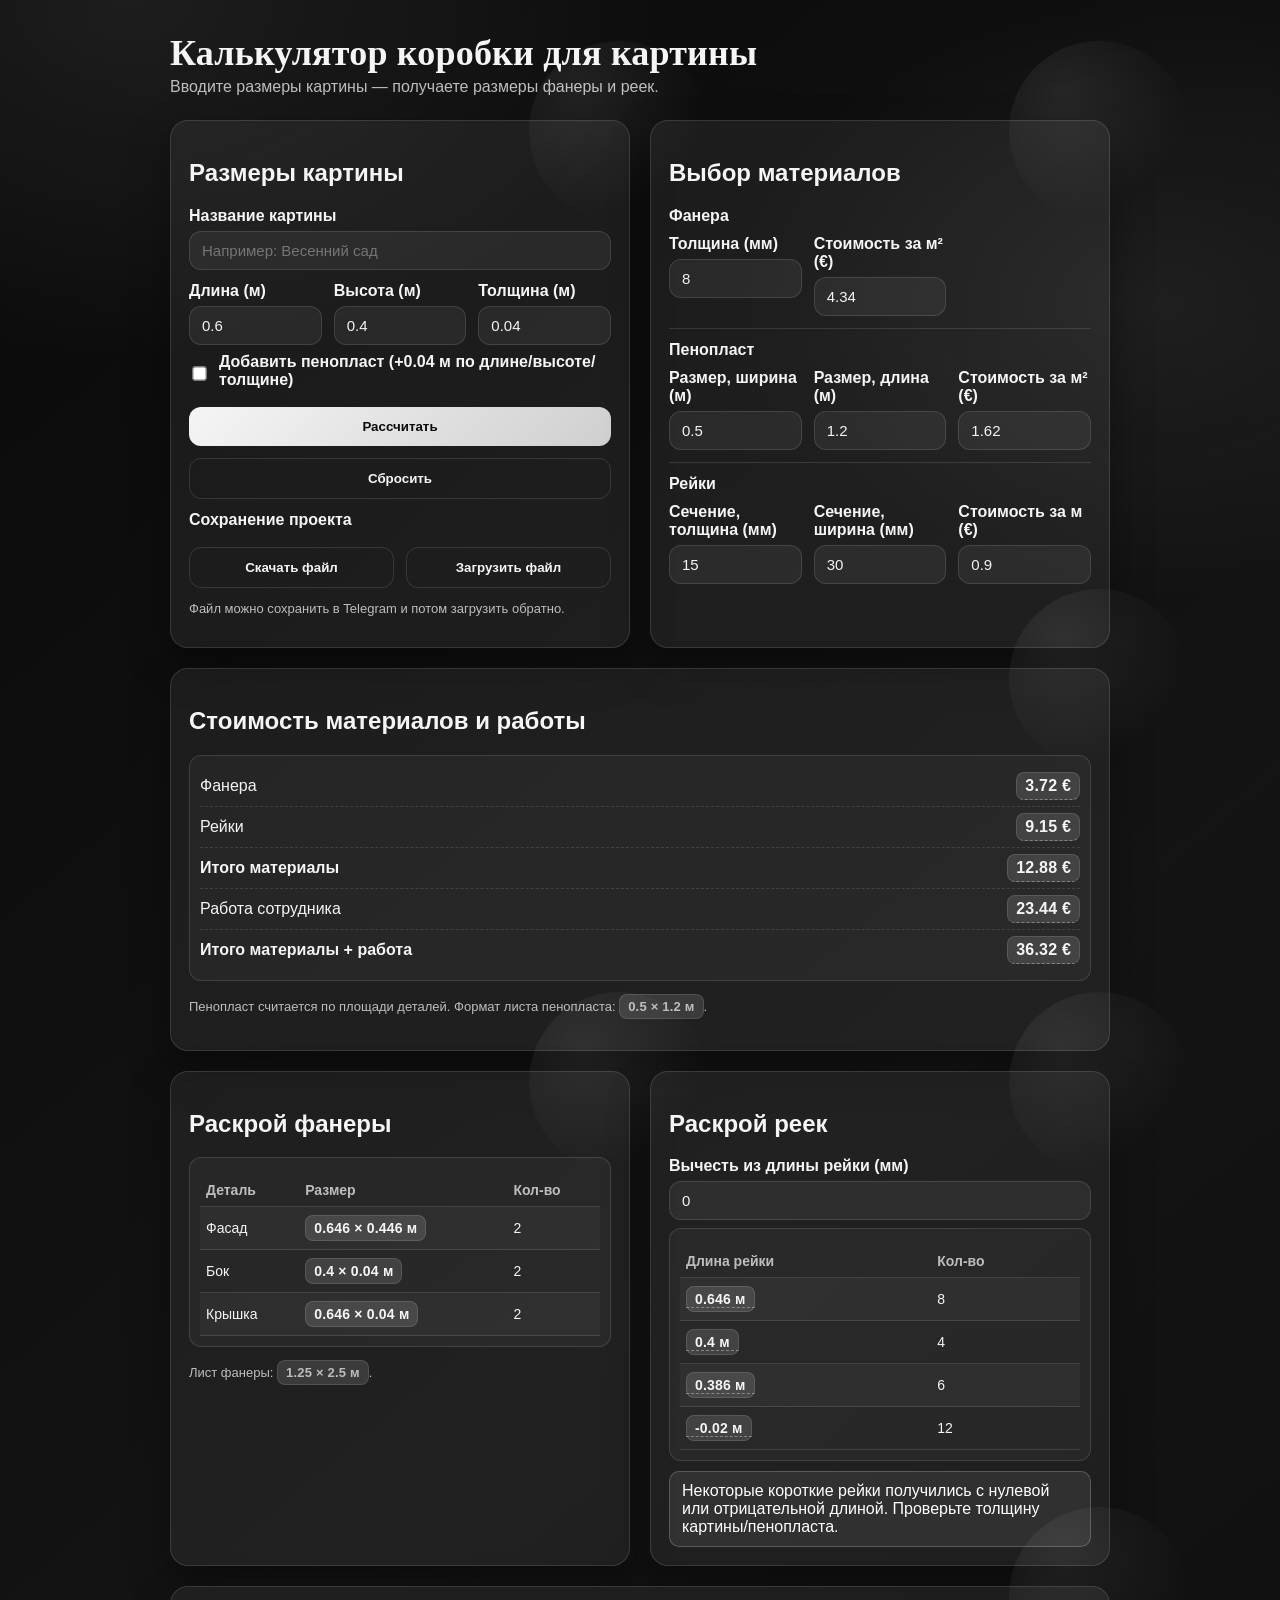
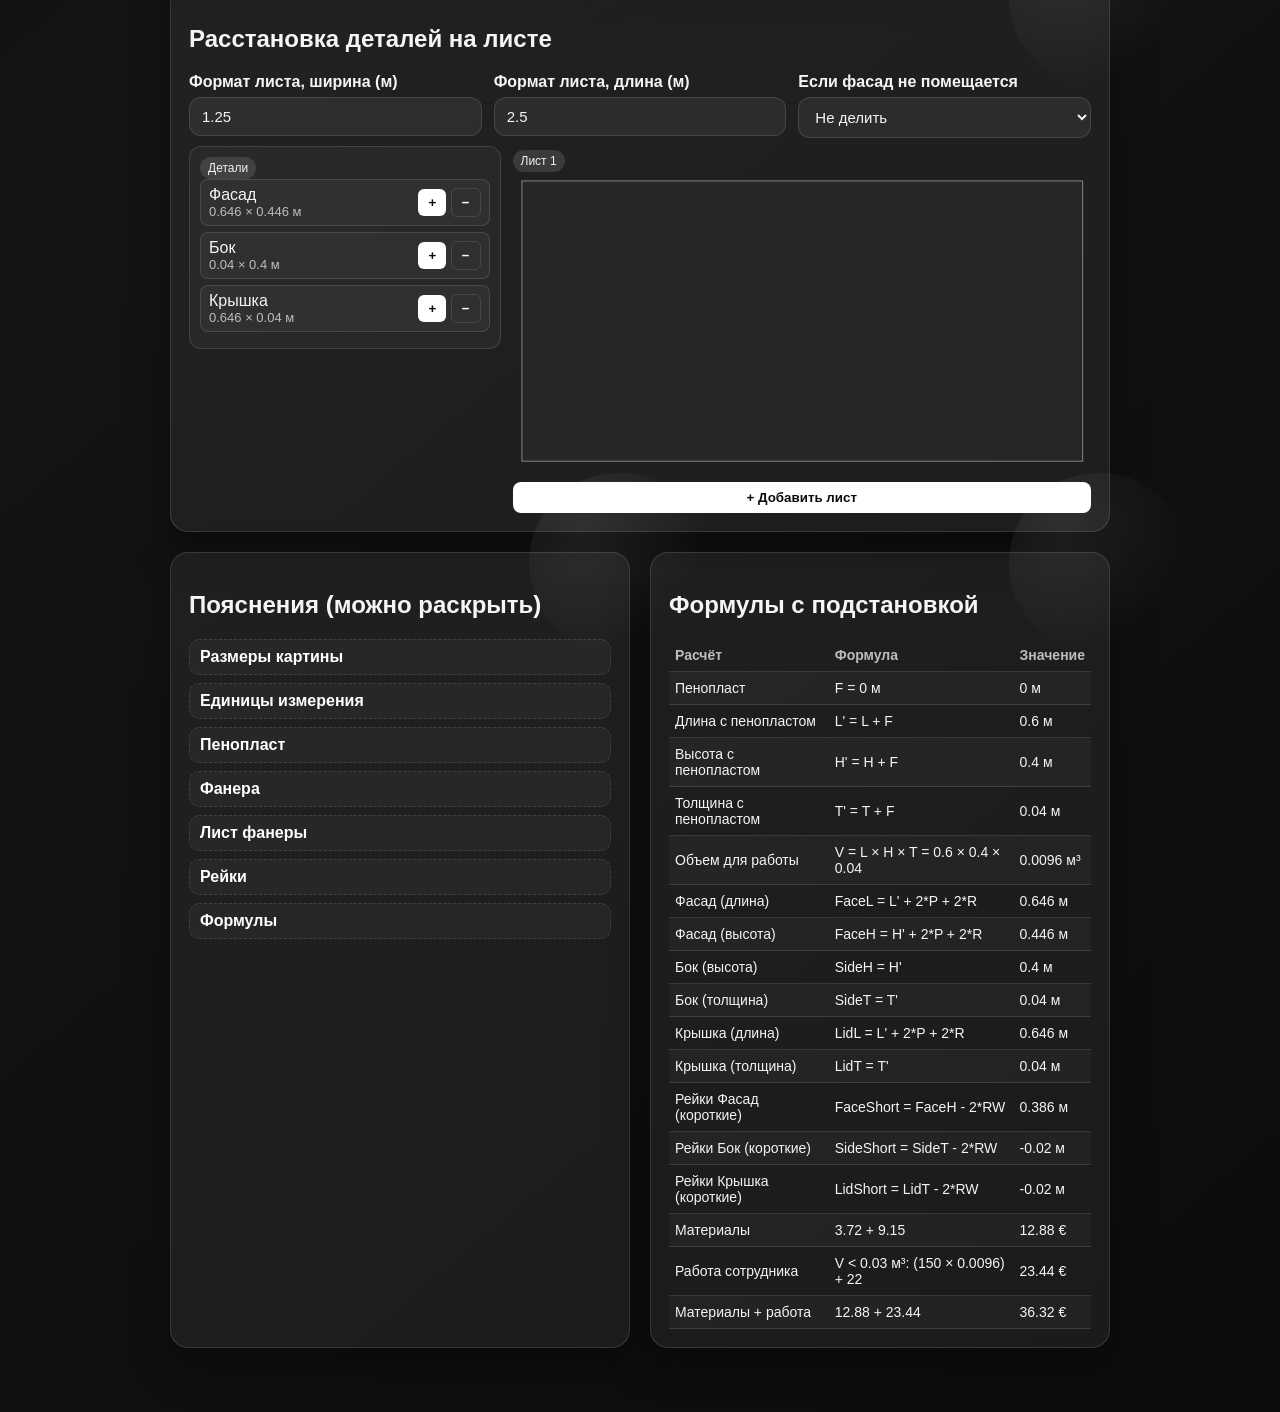
==== commit 4a4e0224: "е" ====
--- a/Box_dimensions/index.html
+++ b/Box_dimensions/index.html
@@ -409,21 +409,9 @@
                 <label for="sheetPricePerM2">Стоимость за м² (€)</label>
                 <input id="sheetPricePerM2" type="number" min="0" step="0.01" value="4.34" />
               </div>
+              
               <div>
-                <label for="sheetWidth">Формат листа, ширина (м)</label>
-                <input id="sheetWidth" type="number" min="0.01" step="0.01" value="1.25" />
-              </div>
-              <div>
-                <label for="sheetLength">Формат листа, длина (м)</label>
-                <input id="sheetLength" type="number" min="0.01" step="0.01" value="2.5" />
-              </div>
-              <div>
-                <label for="facadeSplit">Если фасад не помещается</label>
-                <select id="facadeSplit">
-                  <option value="1">Не делить</option>
-                  <option value="2">Делить на 2 части</option>
-                  <option value="3">Делить на 3 части</option>
-                </select>
+                <!-- facadeSplit moved to sheet layout block -->
               </div>
             </div>
           </div>
@@ -491,7 +479,27 @@
       <div class="full-width-section">
         <section class="card">
           <h2>Расстановка деталей на листе</h2>
-          <div id="sheetCutPreview" style="margin-top: 6px;"></div>
+          <div style="margin-top: 6px;">
+            <div class="row" style="margin-bottom:8px;">
+              <div>
+                <label for="sheetWidth">Формат листа, ширина (м)</label>
+                <input id="sheetWidth" type="number" min="0.01" step="0.01" value="1.25" />
+              </div>
+              <div>
+                <label for="sheetLength">Формат листа, длина (м)</label>
+                <input id="sheetLength" type="number" min="0.01" step="0.01" value="2.5" />
+              </div>
+              <div>
+                <label for="facadeSplit">Если фасад не помещается</label>
+                <select id="facadeSplit">
+                  <option value="1">Не делить</option>
+                  <option value="2">Делить на 2 части</option>
+                  <option value="3">Делить на 3 части</option>
+                </select>
+              </div>
+            </div>
+            <div id="sheetCutPreview"></div>
+          </div>
         </section>
       </div>
 
@@ -541,6 +549,8 @@
 
     <script>
       const el = (id) => document.getElementById(id);
+
+      window._clipboardPiece = window._clipboardPiece || null;
 
       const STORAGE_KEY = 'boxCalcStateV2';
       const LAYOUT_KEY = 'boxCalcSheetLayoutV1';
@@ -1206,17 +1216,36 @@
         function onPointerMove(e) {
           if (!dragId) return;
           const p = piecesById.get(dragId);
-          const svg = sheetsEls[dragSheetIndex];
-          const rect = svg.getBoundingClientRect();
-          const scale = parseFloat(svg.dataset.scale);
-          const pad = parseFloat(svg.dataset.pad);
-          const mx = (e.clientX - rect.left - pad) / scale;
-          const my = (e.clientY - rect.top - pad) / scale;
+          // determine which sheet svg is currently under the cursor
+          let targetSheet = dragSheetIndex;
+          let mx = 0;
+          let my = 0;
+          for (let i = 0; i < sheetsEls.length; i += 1) {
+            const s = sheetsEls[i];
+            const r = s.getBoundingClientRect();
+            if (e.clientX >= r.left && e.clientX <= r.right && e.clientY >= r.top && e.clientY <= r.bottom) {
+              targetSheet = i;
+              const scale = parseFloat(s.dataset.scale);
+              const pad = parseFloat(s.dataset.pad);
+              mx = (e.clientX - r.left - pad) / scale;
+              my = (e.clientY - r.top - pad) / scale;
+              break;
+            }
+          }
+          // fallback to original sheet if none found
+          const svg = sheetsEls[targetSheet] || sheetsEls[dragSheetIndex];
+          const scale = svg ? parseFloat(svg.dataset.scale) : 1;
+          const pad = svg ? parseFloat(svg.dataset.pad) : 0;
           const dispX = mx - dragStart.offsetX;
           const dispY = my - dragStart.offsetY;
           const dims = getPieceDims(p);
           p.y = dispX;
           p.x = sheet.w - dispY - dims.w;
+          // if moved over a different sheet, update piece's sheetIndex
+          if (targetSheet !== dragSheetIndex) {
+            p.sheetIndex = targetSheet;
+            dragSheetIndex = targetSheet;
+          }
 
           const sheetInfo = { w: sheet.w, h: sheet.h };
           const others = Array.from(piecesById.values()).filter((o) => o.id !== p.id && o.sheetIndex === dragSheetIndex);
@@ -1326,6 +1355,38 @@
           const key = e.key.toLowerCase();
           const isRotateKey = key === 'r' || key === 'к' || e.code === 'KeyR';
           const isDeleteKey = key === 'd' || key === 'в' || e.code === 'KeyD';
+          // Copy / Paste (Ctrl/Cmd+C, Ctrl/Cmd+V)
+          if ((e.ctrlKey || e.metaKey) && key === 'c') {
+            const id = dragId || selectedId;
+            if (id) {
+              const p = piecesById.get(id);
+              if (p) {
+                window._clipboardPiece = { type: p.type, w: p.w, h: p.h, rot: p.rot };
+              }
+              e.preventDefault();
+            }
+          }
+          if ((e.ctrlKey || e.metaKey) && key === 'v') {
+            if (window._clipboardPiece) {
+              const cp = window._clipboardPiece;
+              const targetSheet = selectedSheetIndex ?? 0;
+              const newPiece = {
+                id: `m${nextId++}`,
+                type: cp.type,
+                w: cp.w,
+                h: cp.h,
+                x: 0.02,
+                y: 0.02,
+                rot: cp.rot || false,
+                sheetIndex: targetSheet,
+              };
+              piecesById.set(newPiece.id, newPiece);
+              saveManual();
+              calc();
+              e.preventDefault();
+            }
+          }
+
           if (!isRotateKey && !isDeleteKey) return;
           const id = dragId || selectedId;
           const p = id ? piecesById.get(id) : null;
